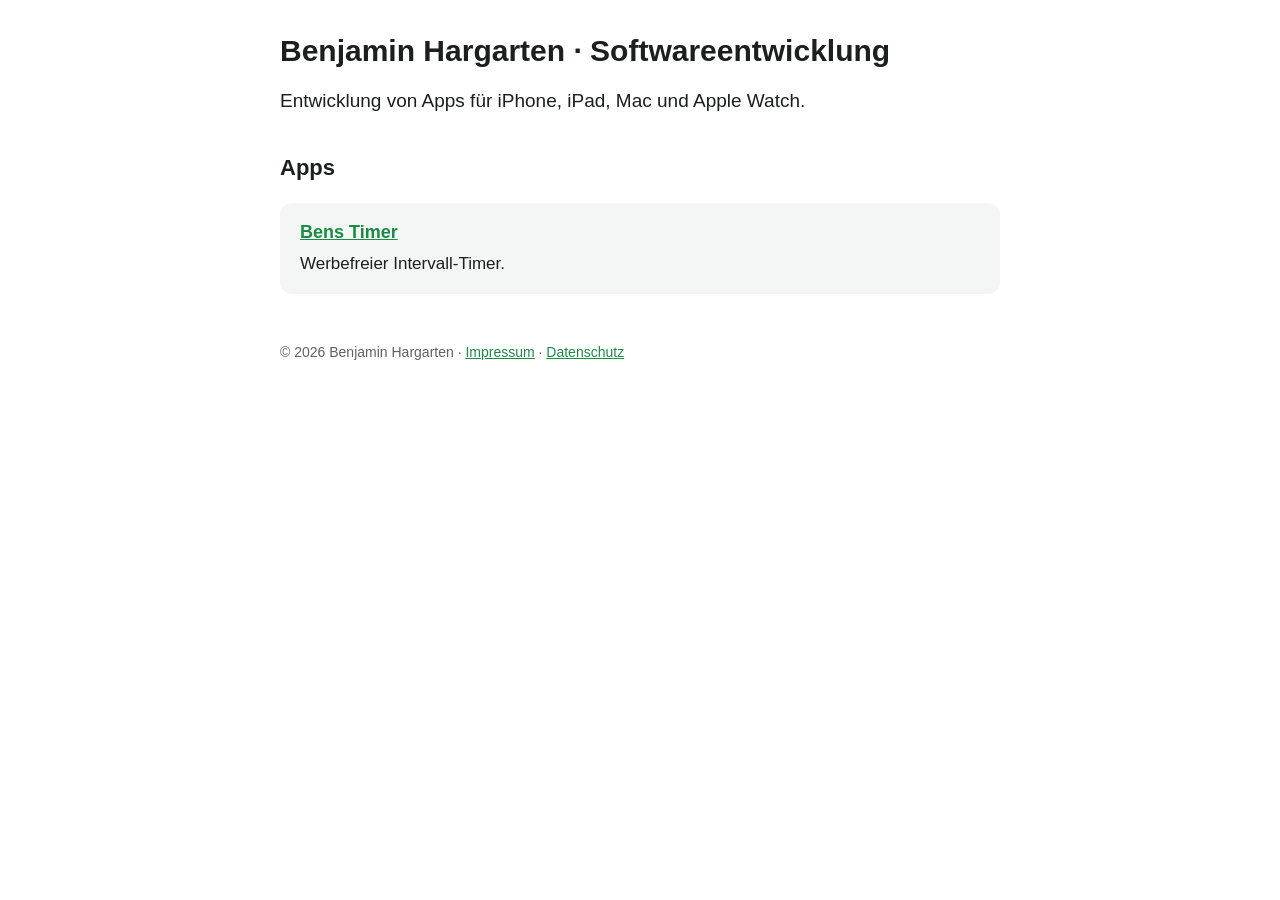
==== index.html @ a296e242 "Firmenseite hargarten.net: Start, Impressum, Datenschutz (noch ohne CNAME)" ====
<!doctype html>
<html lang="de">
<head>
<meta charset="utf-8">
<meta name="viewport" content="width=device-width, initial-scale=1">
<title>Benjamin Hargarten · Softwareentwicklung</title>
<meta name="description" content="Entwicklung von Apps für iPhone, iPad, Mac und Apple Watch.">
<link rel="stylesheet" href="style.css">
</head>
<body>
<main>
<header><h1>Benjamin Hargarten · Softwareentwicklung</h1></header>
<p class="lead">Entwicklung von Apps für iPhone, iPad, Mac und Apple Watch.</p>

<section>
<h2>Apps</h2>
<ul class="apps">
<li class="card">
<h3><a href="/bens-timer/">Bens Timer</a></h3>
<p>Werbefreier Intervall-Timer.</p>
</li>
</ul>
</section>

<footer>© 2026 Benjamin Hargarten · <a href="impressum.html">Impressum</a> · <a href="datenschutz.html">Datenschutz</a></footer>
</main>
</body>
</html>
---- style.css ----
:root { --fg:#1b1f1e; --muted:#5b6461; --accent:#1a8c45; --bg:#ffffff; --card:#f4f6f5; color-scheme: light dark; }
@media (prefers-color-scheme: dark) { :root { --fg:#e9eeec; --muted:#a7b1ad; --accent:#3ddc72; --bg:#0f1211; --card:#1a1f1d; } }
* { box-sizing: border-box; }
body { margin:0; font: 17px/1.55 -apple-system, BlinkMacSystemFont, "Segoe UI", Roboto, sans-serif; color:var(--fg); background:var(--bg); -webkit-text-size-adjust: 100%; }
main { max-width: 760px; margin: 0 auto; padding: 32px 20px 64px; }
header { margin-bottom:8px; }
h1 { font-size: 30px; line-height: 1.25; margin: 0; } h2 { margin-top: 36px; font-size: 22px; } h3 { font-size: 18px; margin-bottom: 4px; }
a { color: var(--accent); overflow-wrap: anywhere; }
.lang { margin: 8px 0 24px; } .lang a { margin-right: 12px; }
.lead { font-size: 19px; margin: 16px 0 0; }
.card { background: var(--card); border-radius: 12px; padding: 16px 20px; margin: 16px 0; }
.card h3 { margin-top: 0; }
.card p { margin: 4px 0 0; }
.apps { list-style: none; padding: 0; margin: 0; }
.muted { color: var(--muted); font-size: 15px; }
footer { margin-top: 48px; color: var(--muted); font-size: 14px; }
@media (max-width: 480px) { h1 { font-size: 26px; } main { padding-top: 24px; } }
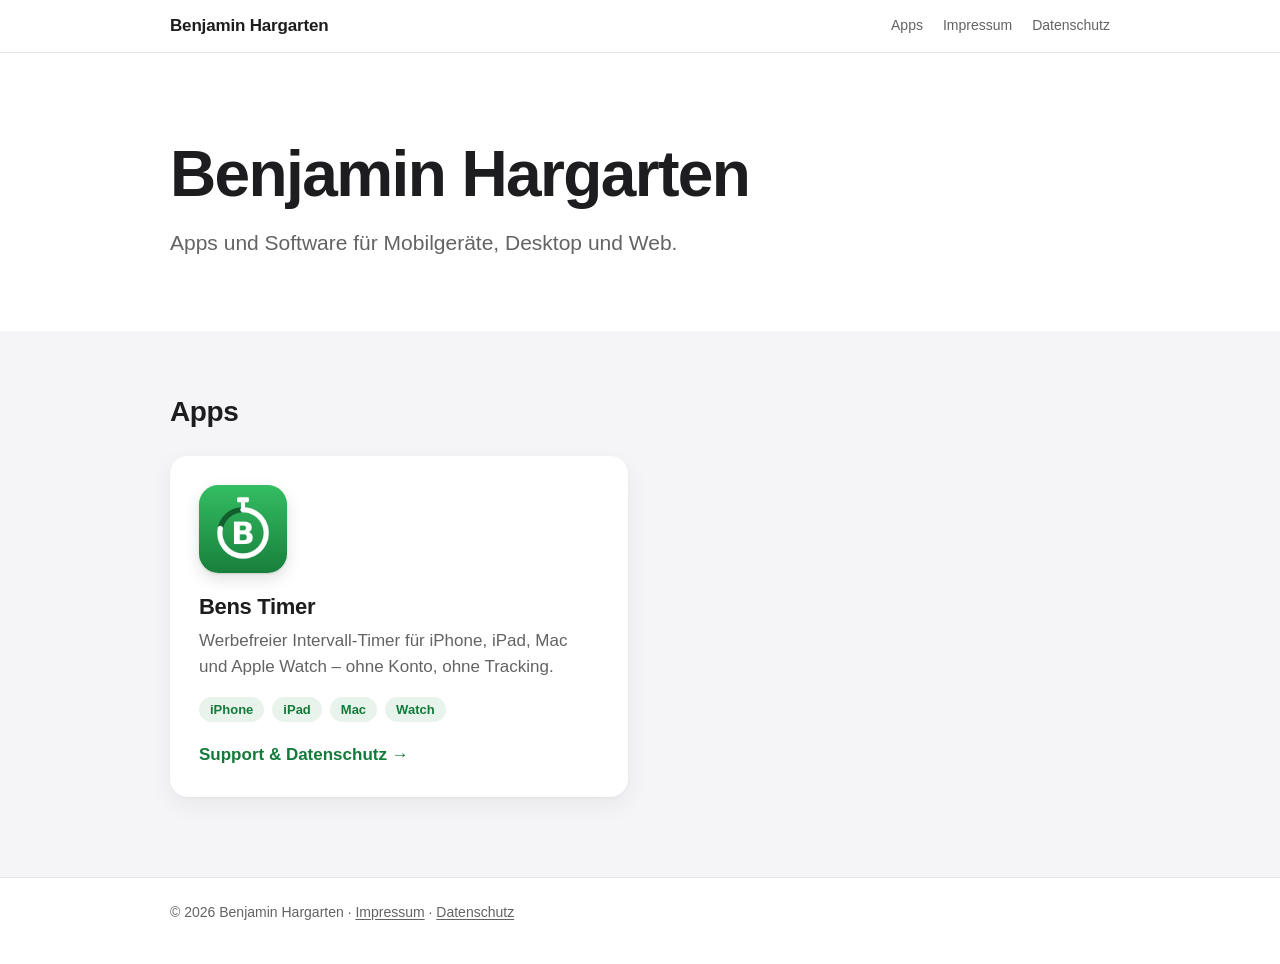
==== commit dec90e89: "Firmenseite: neues Layout, App-Karte mit Icon, Favicon; Plattformen allgemein; Impressum/Datenschutz" ====
--- a/index.html
+++ b/index.html
@@ -4,25 +4,53 @@
 <meta charset="utf-8">
 <meta name="viewport" content="width=device-width, initial-scale=1">
 <title>Benjamin Hargarten · Softwareentwicklung</title>
-<meta name="description" content="Entwicklung von Apps für iPhone, iPad, Mac und Apple Watch.">
+<meta name="description" content="Apps und Software für Mobilgeräte, Desktop und Web.">
+<meta name="theme-color" content="#ffffff" media="(prefers-color-scheme: light)">
+<meta name="theme-color" content="#000000" media="(prefers-color-scheme: dark)">
+<link rel="icon" href="favicon.svg" type="image/svg+xml">
+<link rel="apple-touch-icon" href="apple-touch-icon.png">
 <link rel="stylesheet" href="style.css">
 </head>
 <body>
-<main>
-<header><h1>Benjamin Hargarten · Softwareentwicklung</h1></header>
-<p class="lead">Entwicklung von Apps für iPhone, iPad, Mac und Apple Watch.</p>
+<a class="skip" href="#inhalt">Zum Inhalt springen</a>
+<header class="site-header">
+<div class="wrap">
+<a class="brand" href="index.html">Benjamin Hargarten</a>
+<nav class="site-nav" aria-label="Hauptnavigation"><a href="#apps">Apps</a><a href="impressum.html">Impressum</a><a href="datenschutz.html">Datenschutz</a></nav>
+</div>
+</header>
 
-<section>
-<h2>Apps</h2>
-<ul class="apps">
-<li class="card">
-<h3><a href="/bens-timer/">Bens Timer</a></h3>
-<p>Werbefreier Intervall-Timer.</p>
+<main id="inhalt">
+<div class="hero">
+<div class="wrap">
+<h1>Benjamin Hargarten</h1>
+<p class="lead">Apps und Software für Mobilgeräte, Desktop und Web.</p>
+</div>
+</div>
+
+<section class="apps-section" id="apps" aria-labelledby="apps-title">
+<div class="wrap">
+<h2 id="apps-title">Apps</h2>
+<ul class="app-grid">
+<li class="app-card">
+<img class="app-icon" src="assets/apps/bens-timer.png" width="88" height="88" alt="">
+<h3>Bens Timer</h3>
+<p class="app-desc">Werbefreier Intervall-Timer für iPhone, iPad, Mac und Apple Watch – ohne Konto, ohne Tracking.</p>
+<ul class="chips" aria-label="Plattformen"><li>iPhone</li><li>iPad</li><li>Mac</li><li>Watch</li></ul>
+<p class="app-links">
+<!-- App-Store-Link später hier als erstes Element mit class="btn" ergänzen -->
+<a href="/bens-timer/">Support &amp; Datenschutz <span aria-hidden="true">→</span></a>
+</p>
 </li>
 </ul>
+</div>
 </section>
+</main>
 
-<footer>© 2026 Benjamin Hargarten · <a href="impressum.html">Impressum</a> · <a href="datenschutz.html">Datenschutz</a></footer>
-</main>
+<footer class="site-footer">
+<div class="wrap">
+<p>© 2026 Benjamin Hargarten · <a href="impressum.html">Impressum</a> · <a href="datenschutz.html">Datenschutz</a></p>
+</div>
+</footer>
 </body>
 </html>
--- a/style.css
+++ b/style.css
@@ -1,17 +1,254 @@
-:root { --fg:#1b1f1e; --muted:#5b6461; --accent:#1a8c45; --bg:#ffffff; --card:#f4f6f5; color-scheme: light dark; }
-@media (prefers-color-scheme: dark) { :root { --fg:#e9eeec; --muted:#a7b1ad; --accent:#3ddc72; --bg:#0f1211; --card:#1a1f1d; } }
-* { box-sizing: border-box; }
-body { margin:0; font: 17px/1.55 -apple-system, BlinkMacSystemFont, "Segoe UI", Roboto, sans-serif; color:var(--fg); background:var(--bg); -webkit-text-size-adjust: 100%; }
-main { max-width: 760px; margin: 0 auto; padding: 32px 20px 64px; }
-header { margin-bottom:8px; }
-h1 { font-size: 30px; line-height: 1.25; margin: 0; } h2 { margin-top: 36px; font-size: 22px; } h3 { font-size: 18px; margin-bottom: 4px; }
-a { color: var(--accent); overflow-wrap: anywhere; }
-.lang { margin: 8px 0 24px; } .lang a { margin-right: 12px; }
-.lead { font-size: 19px; margin: 16px 0 0; }
-.card { background: var(--card); border-radius: 12px; padding: 16px 20px; margin: 16px 0; }
-.card h3 { margin-top: 0; }
-.card p { margin: 4px 0 0; }
-.apps { list-style: none; padding: 0; margin: 0; }
+/* hargarten.net – gemeinsames Layout, ohne externe Ressourcen */
+
+:root {
+  color-scheme: light dark;
+  --bg: #ffffff;
+  --bg-soft: #f5f5f7;
+  --card: #ffffff;
+  --fg: #1d1d1f;
+  --muted: #636366;
+  --line: rgba(0, 0, 0, 0.1);
+  /* Akzent vom Timer-Icon; für Text eine dunklere Stufe (WCAG AA auf Weiß und Grau) */
+  --accent: #1a8c45;
+  --accent-text: #147a3a;
+  --chip-bg: #e8f3ec;
+  --focus: #147a3a;
+  --shadow: 0 1px 2px rgba(0, 0, 0, 0.04), 0 8px 24px rgba(0, 0, 0, 0.06);
+  --icon-shadow: 0 1px 2px rgba(0, 0, 0, 0.12), 0 6px 16px rgba(0, 0, 0, 0.12);
+  --radius: 18px;
+  --wrap: 980px;
+  --gutter: 20px;
+}
+
+@media (prefers-color-scheme: dark) {
+  :root {
+    --bg: #000000;
+    --bg-soft: #0f0f10;
+    --card: #1c1c1e;
+    --fg: #f5f5f7;
+    --muted: #a1a1a6;
+    --line: rgba(255, 255, 255, 0.12);
+    --accent: #3ddc72;
+    --accent-text: #3ddc72;
+    --chip-bg: #16301f;
+    --focus: #3ddc72;
+    --shadow: none;
+    --icon-shadow: 0 1px 2px rgba(0, 0, 0, 0.5), 0 6px 16px rgba(0, 0, 0, 0.45);
+  }
+}
+
+*, *::before, *::after { box-sizing: border-box; }
+
+html { -webkit-text-size-adjust: 100%; text-size-adjust: 100%; }
+
+body {
+  margin: 0;
+  font-family: -apple-system, BlinkMacSystemFont, "SF Pro Text", "Segoe UI", Roboto, "Helvetica Neue", Arial, sans-serif;
+  font-size: 17px;
+  line-height: 1.55;
+  color: var(--fg);
+  background: var(--bg);
+  -webkit-font-smoothing: antialiased;
+  text-rendering: optimizeLegibility;
+}
+
+.wrap {
+  max-width: var(--wrap);
+  margin: 0 auto;
+  padding-left: var(--gutter);
+  padding-right: var(--gutter);
+}
+
+/* Links & Fokus */
+
+a { color: var(--accent-text); text-decoration: none; overflow-wrap: anywhere; }
+a:hover { text-decoration: underline; text-underline-offset: 0.15em; }
+main a { text-decoration: underline; text-decoration-thickness: 1px; text-underline-offset: 0.15em; }
+
+:focus-visible {
+  outline: 3px solid var(--focus);
+  outline-offset: 3px;
+  border-radius: 6px;
+}
+
+.skip {
+  position: absolute;
+  left: var(--gutter);
+  top: -100px;
+  padding: 8px 14px;
+  border-radius: 8px;
+  background: var(--fg);
+  color: var(--bg);
+  z-index: 10;
+}
+.skip:focus { top: 12px; }
+
+/* Kopf mit Navigation */
+
+.site-header {
+  border-bottom: 1px solid var(--line);
+  background: var(--bg);
+}
+.site-header .wrap {
+  display: flex;
+  flex-wrap: wrap;
+  align-items: center;
+  justify-content: space-between;
+  gap: 8px 24px;
+  min-height: 52px;
+  padding-top: 8px;
+  padding-bottom: 8px;
+}
+.brand {
+  color: var(--fg);
+  font-weight: 600;
+  font-size: 17px;
+  letter-spacing: -0.01em;
+}
+.brand:hover { text-decoration: none; }
+.site-nav { display: flex; flex-wrap: wrap; gap: 4px 20px; font-size: 14px; }
+.site-nav a { color: var(--muted); padding: 4px 0; }
+.site-nav a:hover { color: var(--fg); text-decoration: none; }
+.site-nav a[aria-current="page"] { color: var(--fg); }
+
+/* Typografie */
+
+h1, h2, h3 { color: var(--fg); letter-spacing: -0.015em; }
+h1 { font-size: 40px; line-height: 1.1; font-weight: 700; margin: 0; letter-spacing: -0.025em; }
+h2 { font-size: 28px; line-height: 1.2; font-weight: 700; margin: 56px 0 16px; }
+h3 { font-size: 19px; line-height: 1.3; font-weight: 600; margin: 32px 0 8px; }
+p { margin: 0 0 16px; }
 .muted { color: var(--muted); font-size: 15px; }
-footer { margin-top: 48px; color: var(--muted); font-size: 14px; }
-@media (max-width: 480px) { h1 { font-size: 26px; } main { padding-top: 24px; } }
+
+/* Startseite: Kopfbereich */
+
+.hero { padding: 88px 0 72px; }
+.hero h1 { font-size: clamp(40px, 7vw, 64px); line-height: 1.05; }
+.hero .role {
+  margin: 12px 0 0;
+  font-size: clamp(22px, 3vw, 28px);
+  line-height: 1.2;
+  font-weight: 600;
+  color: var(--accent-text);
+  letter-spacing: -0.01em;
+}
+.hero .lead {
+  margin: 20px 0 0;
+  max-width: 34em;
+  font-size: clamp(19px, 2.2vw, 21px);
+  line-height: 1.45;
+  color: var(--muted);
+}
+
+/* Apps */
+
+.apps-section {
+  background: var(--bg-soft);
+  padding: 64px 0 80px;
+}
+.apps-section h2 { margin-top: 0; margin-bottom: 28px; }
+
+.app-grid {
+  list-style: none;
+  margin: 0;
+  padding: 0;
+  display: grid;
+  grid-template-columns: repeat(auto-fill, minmax(min(100%, 340px), 1fr));
+  gap: 24px;
+}
+
+.app-card {
+  display: flex;
+  flex-direction: column;
+  padding: 28px;
+  background: var(--card);
+  border-radius: var(--radius);
+  box-shadow: var(--shadow);
+  border: 1px solid transparent;
+}
+@media (prefers-color-scheme: dark) { .app-card { border-color: var(--line); } }
+
+.app-icon {
+  display: block;
+  width: 88px;
+  height: 88px;
+  border-radius: 22%;
+  box-shadow: var(--icon-shadow);
+  margin-bottom: 20px;
+}
+.app-card h3 { margin: 0 0 6px; font-size: 22px; }
+.app-desc { margin: 0 0 16px; color: var(--muted); }
+
+.chips {
+  list-style: none;
+  margin: 0 0 20px;
+  padding: 0;
+  display: flex;
+  flex-wrap: wrap;
+  gap: 8px;
+}
+.chips li {
+  padding: 3px 11px;
+  border-radius: 999px;
+  background: var(--chip-bg);
+  color: var(--accent-text);
+  font-size: 13px;
+  font-weight: 600;
+  line-height: 1.5;
+}
+
+.app-links {
+  margin: auto 0 0;
+  display: flex;
+  flex-wrap: wrap;
+  align-items: center;
+  gap: 12px 20px;
+}
+.app-links a { font-weight: 600; text-decoration: none; }
+.app-links a:hover { text-decoration: underline; }
+/* Für einen späteren App-Store-Link: <a class="btn" …> */
+.app-links .btn {
+  display: inline-block;
+  padding: 8px 18px;
+  border-radius: 999px;
+  background: var(--accent-text);
+  color: #ffffff;
+}
+.app-links .btn:hover { text-decoration: none; opacity: 0.9; }
+@media (prefers-color-scheme: dark) { .app-links .btn { color: #000000; } }
+
+/* Rechtsseiten */
+
+.page { padding-top: 56px; padding-bottom: 72px; }
+.page > * { max-width: 680px; }
+.page-header h1 { font-size: clamp(34px, 5vw, 44px); }
+.lang { display: flex; flex-wrap: wrap; gap: 4px 20px; margin: 16px 0 8px; font-size: 15px; }
+.lang a { text-decoration: none; }
+.page section h2 { margin-top: 48px; }
+
+/* Fußzeile */
+
+.site-footer {
+  border-top: 1px solid var(--line);
+  color: var(--muted);
+  font-size: 14px;
+}
+.site-footer .wrap { padding-top: 24px; padding-bottom: 40px; }
+.site-footer p { margin: 0; }
+.site-footer a { color: var(--muted); text-decoration: underline; text-underline-offset: 0.15em; }
+.site-footer a:hover { color: var(--fg); }
+
+/* Klein */
+
+@media (max-width: 480px) {
+  :root { --gutter: 16px; }
+  .hero { padding: 56px 0 48px; }
+  .apps-section { padding: 48px 0 56px; }
+  .app-card { padding: 22px; }
+  .page { padding-top: 40px; }
+  h2 { font-size: 24px; }
+}
+
+@media (prefers-reduced-motion: no-preference) {
+  .site-nav a, .site-footer a { transition: color 0.15s ease; }
+}
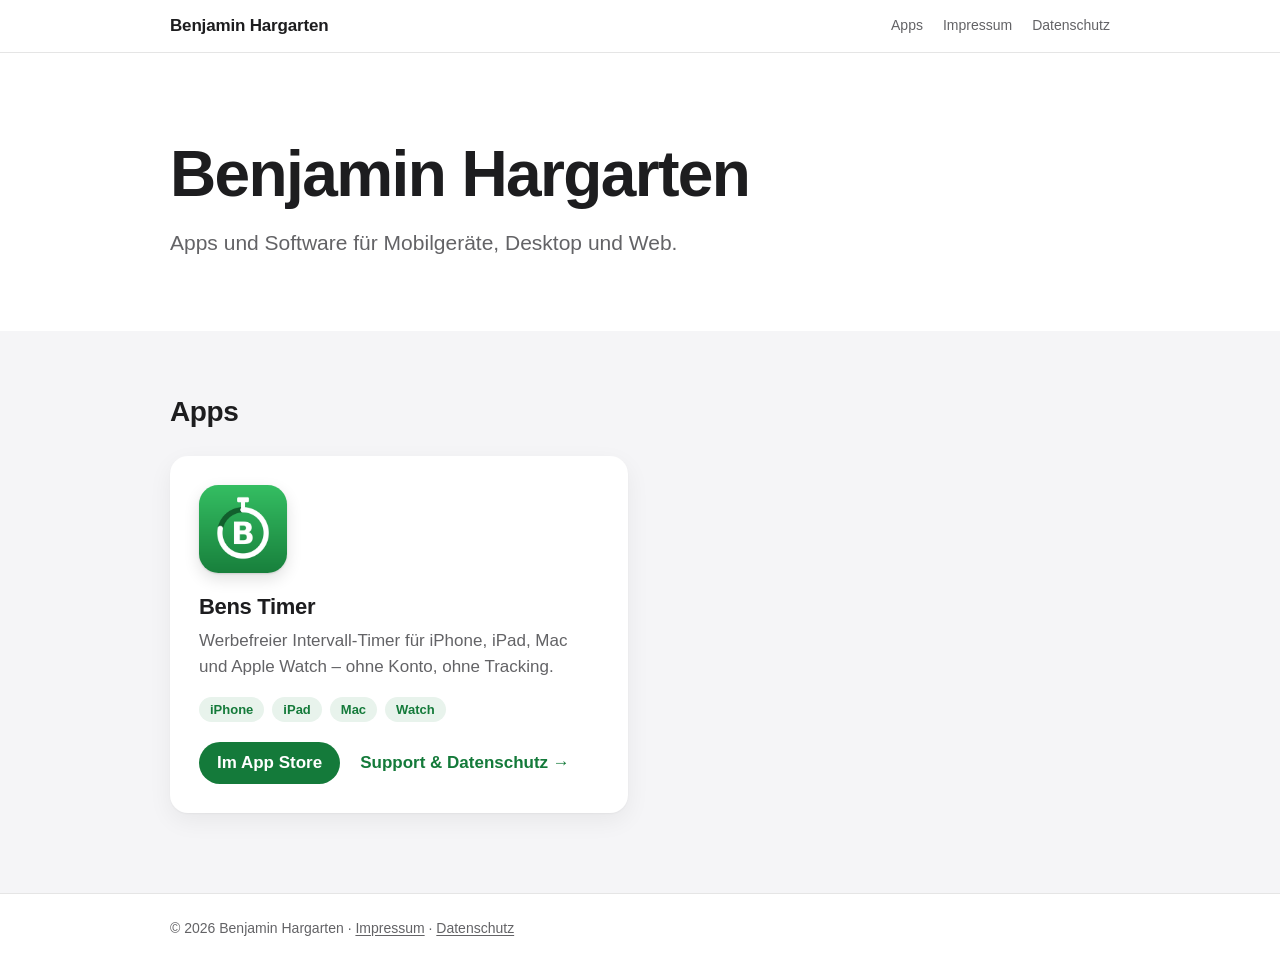
==== commit 18de99ce: "Startseite: App-Store-Link für Bens Timer (id6816984107) statt Platzhalter" ====
--- a/index.html
+++ b/index.html
@@ -38,7 +38,7 @@
 <p class="app-desc">Werbefreier Intervall-Timer für iPhone, iPad, Mac und Apple Watch – ohne Konto, ohne Tracking.</p>
 <ul class="chips" aria-label="Plattformen"><li>iPhone</li><li>iPad</li><li>Mac</li><li>Watch</li></ul>
 <p class="app-links">
-<!-- App-Store-Link später hier als erstes Element mit class="btn" ergänzen -->
+<a class="btn" href="https://apps.apple.com/app/id6816984107">Im App Store</a>
 <a href="/bens-timer/">Support &amp; Datenschutz <span aria-hidden="true">→</span></a>
 </p>
 </li>
